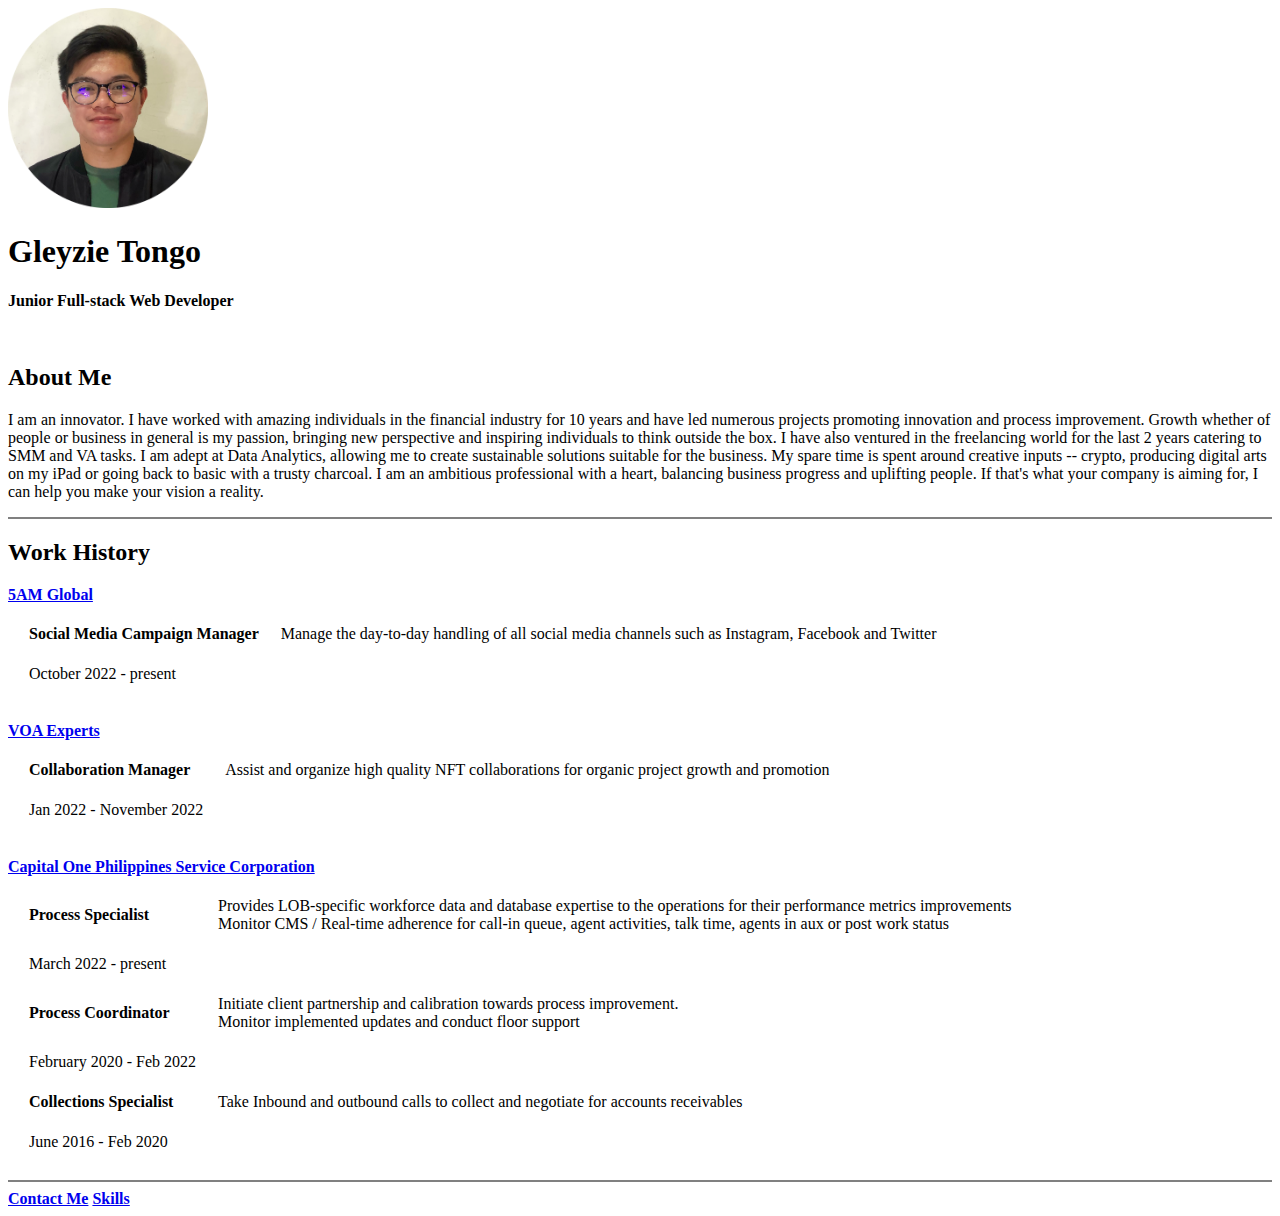
==== index.html @ 579a9420 "Initial CV website files" ====
<!DOCTYPE html>
<head>
    <meta charset="UTF-8">
    <title>Gleyzie's Profile</title>
</head>
<body>
    <img src="pfp.png" 
        height="200"
        width="200"
        alt="Gleyzie PFP">
    <h1>Gleyzie Tongo</h1>
        <p><strong>Junior Full-stack Web Developer</strong></p>
    <br>
    <h2>About Me</h2>
        <p> I am an innovator. I have worked with amazing individuals in the financial industry for 10 years and have led numerous  projects promoting innovation and process improvement. Growth whether of people or business in general is my passion, bringing new perspective and inspiring individuals to think outside the box. I have also ventured in the freelancing world for the last 2 years catering to SMM and VA tasks. I am adept at Data Analytics, allowing me to create sustainable solutions suitable for the business. My spare time is spent around creative inputs -- crypto, producing digital arts on my iPad or going back to basic with a trusty charcoal. I am an ambitious professional with a heart, balancing business progress and uplifting people. If that's what your company is aiming for, I can help you make your vision a reality.</p>
    <hr size="2" noshade>
    <h2>Work History</h2> 
    <strong><a href="https://www.5amglobal.com/">5AM Global</a></strong>
    <br> 
    <table cellspacing="20">
        <tbody>
            <tr>
                <td><strong>Social Media Campaign Manager</strong> </td>
                <td>Manage the day-to-day handling of all social media channels such as Instagram, Facebook and Twitter</td>
            </tr>
            <tr>
                <td>October 2022 - present</td>
            </tr>
        </tbody>
    </table>
    <br>
    <strong><a href="https://voaexperts.com/">VOA Experts</a></strong>
    <br> 
    <table cellspacing="20">
        <tbody>
            <tr>
                <td><strong>Collaboration Manager</strong></td>
                <td>Assist and organize high quality NFT collaborations for organic project growth and promotion</td>
            </tr>
            <tr>
                <td>Jan 2022 - November 2022</td>
            </tr>
        </tbody>
    </table>
    <br>
    <strong><a href="https://capitalonecareers.com.ph/">Capital One Philippines Service Corporation</a></strong>
    <br> 
    <table cellspacing="20">
        <tbody>
            <tr>
                <td><strong>Process Specialist</strong>
                <td> Provides LOB-specific workforce data and database expertise to the operations for their performance metrics improvements <br> Monitor CMS / Real-time adherence for call-in queue, agent activities, talk time, agents in aux or post work status</td>
            </tr>
            <tr>
                <td>March 2022 - present</td>
            </tr>
            <tr>
                <td><strong>Process Coordinator</strong></td>
                <td>Initiate client partnership and calibration towards process improvement.<br>
                    Monitor implemented updates and conduct floor support</td>
            </tr>
            <tr>
                <td>February 2020 - Feb 2022 </td>
            </tr>
                <td><strong>Collections Specialist</strong>
                <td>Take Inbound and outbound calls to collect and negotiate for accounts receivables</td>
            </tr>
            </tr>
                 <tr>
                 <td>June 2016 - Feb 2020 </td>
             </tr>
        </tbody>
    </table>
    <hr size="2" noshade>
    <strong><a href="contact.html">Contact Me</a></strong>
    <strong><a href="skills.html"> Skills</a></strong>
</body>
</html>
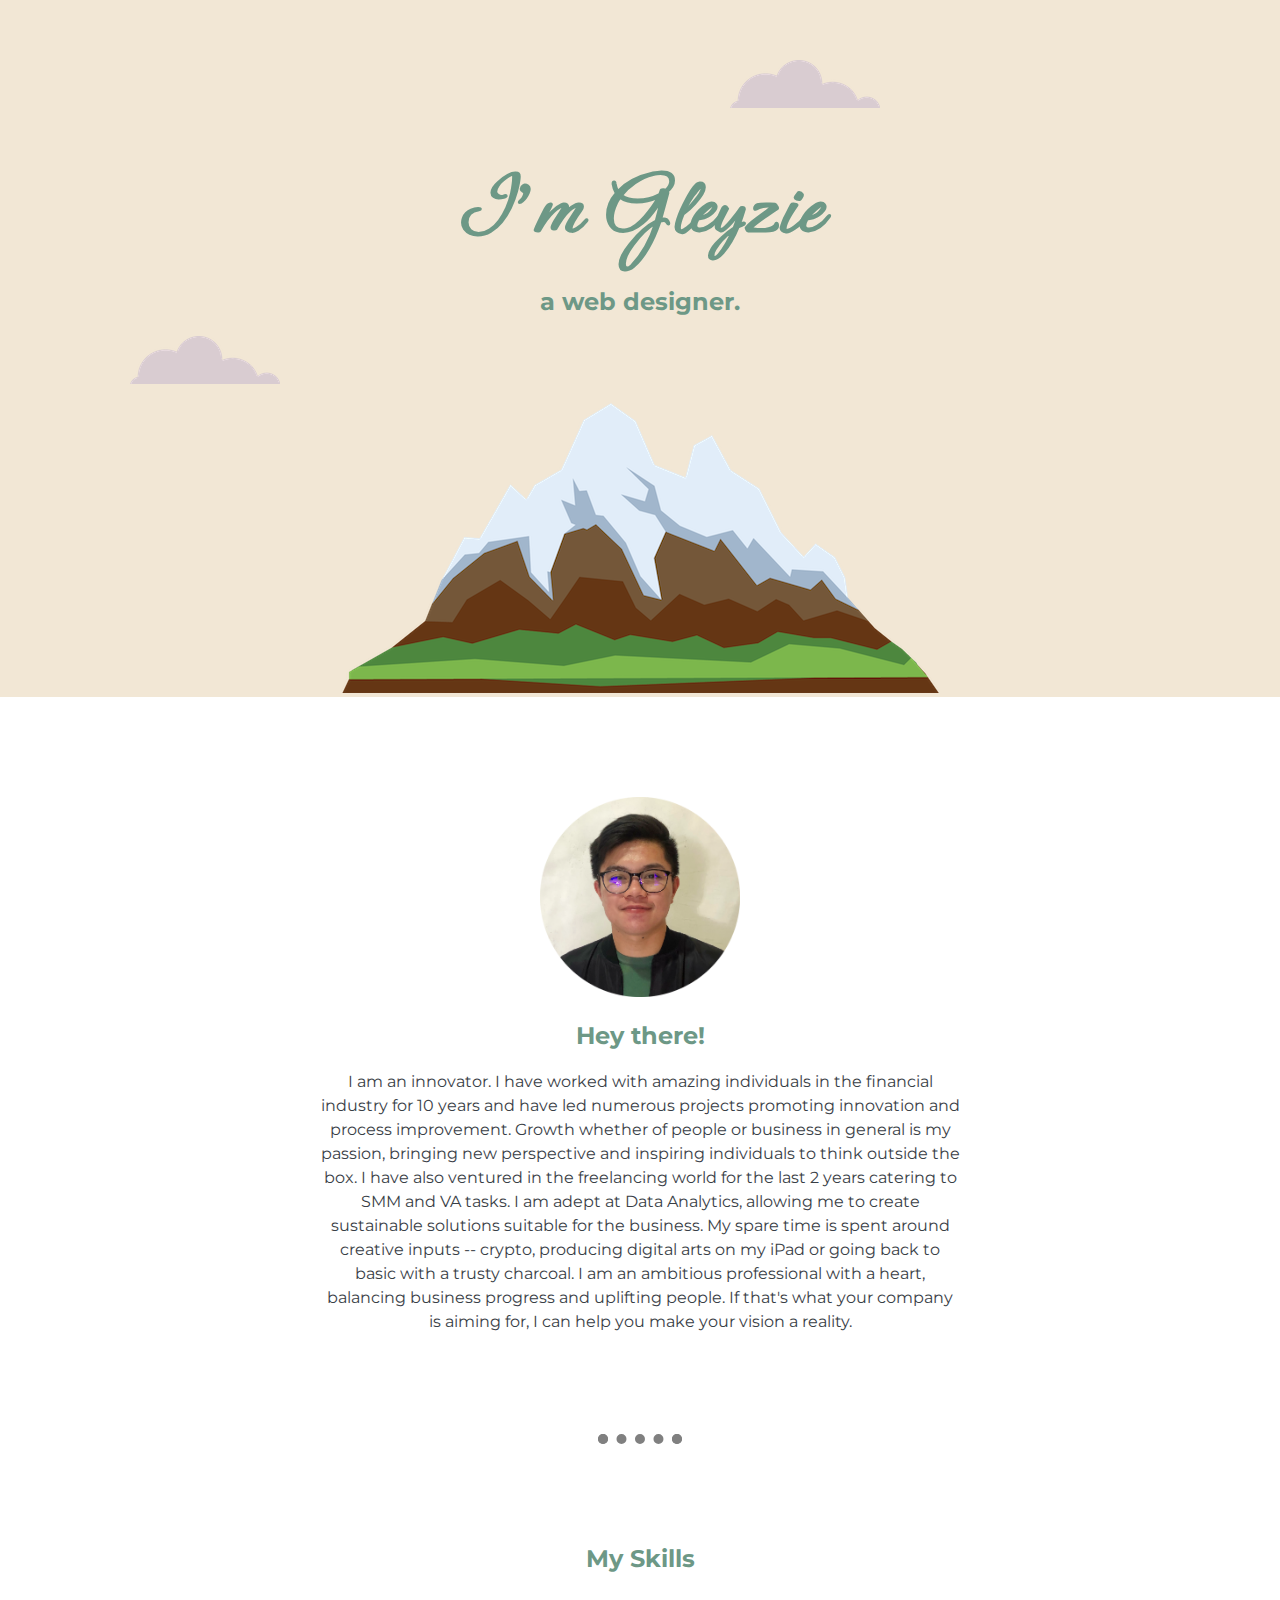
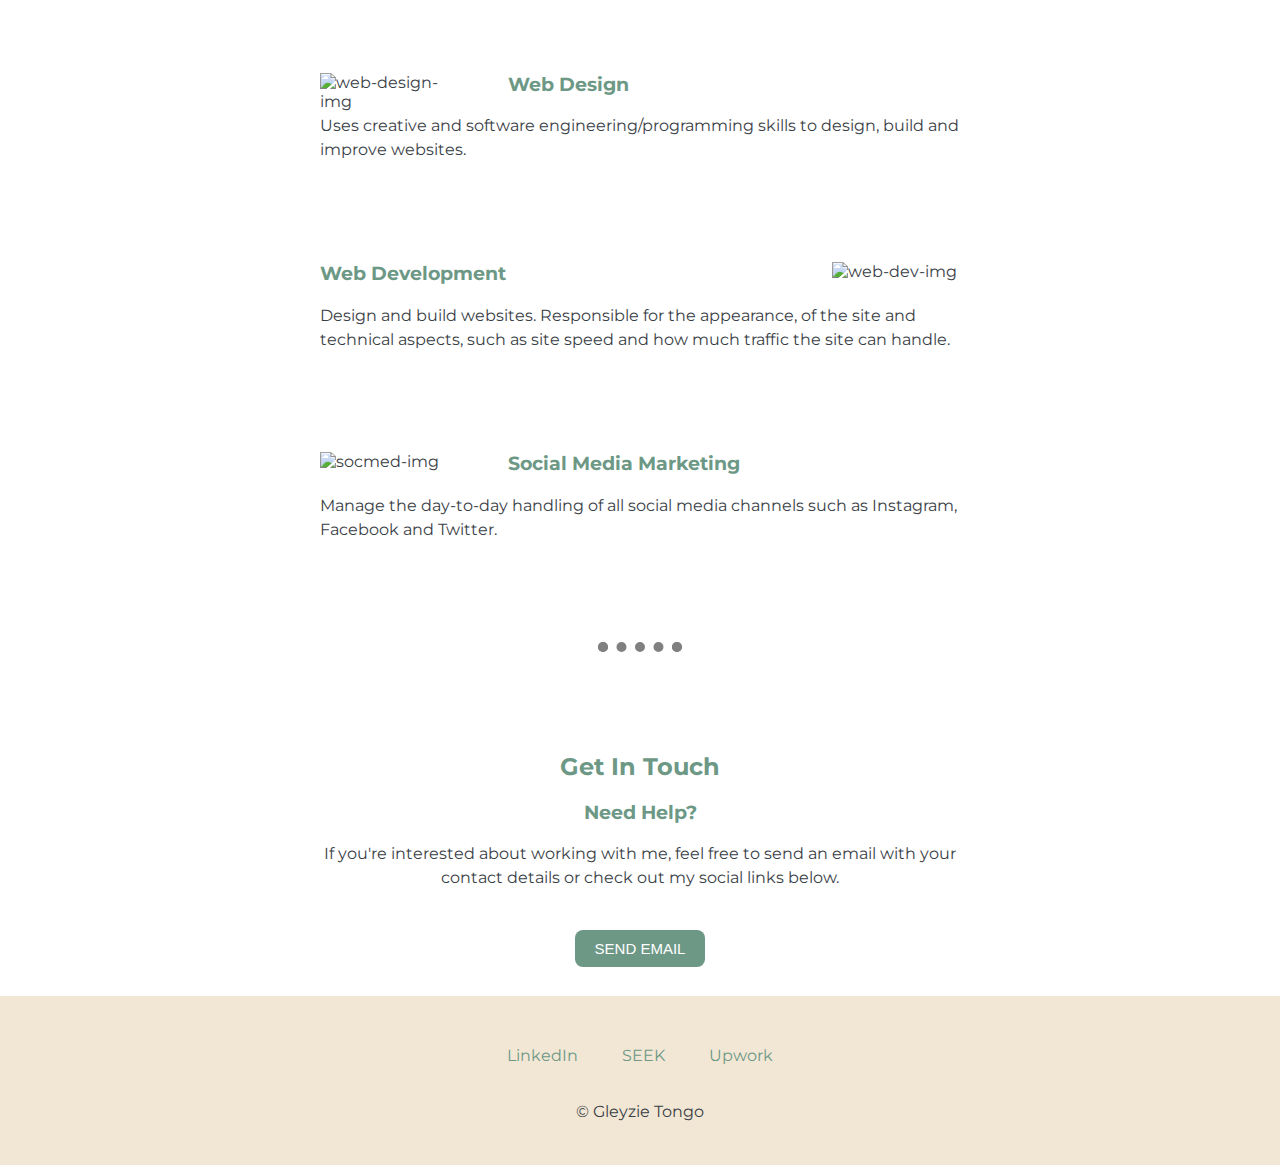
==== commit 08ce2bbe: "Add files via upload" ====
--- a/index.html
+++ b/index.html
@@ -1,78 +1,75 @@
 <!DOCTYPE html>
+<html lang="en">
 <head>
     <meta charset="UTF-8">
-    <title>Gleyzie's Profile</title>
+    <title>Gleyzie Tongo</title>
+    <link rel="stylesheet" href="css/style.css">
+    <link rel="icon" href="favicon.ico">
+
+<!--- Font Source -->
+<link rel="preconnect" href="https://fonts.googleapis.com">
+<link rel="preconnect" href="https://fonts.gstatic.com" crossorigin>
+<link href="https://fonts.googleapis.com/css2?family=Ephesis&family=Merriweather&family=Merriweather+Sans&family=Montserrat&display=swap" rel="stylesheet">
+
 </head>
 <body>
-    <img src="pfp.png" 
-        height="200"
-        width="200"
-        alt="Gleyzie PFP">
-    <h1>Gleyzie Tongo</h1>
-        <p><strong>Junior Full-stack Web Developer</strong></p>
-    <br>
-    <h2>About Me</h2>
-        <p> I am an innovator. I have worked with amazing individuals in the financial industry for 10 years and have led numerous  projects promoting innovation and process improvement. Growth whether of people or business in general is my passion, bringing new perspective and inspiring individuals to think outside the box. I have also ventured in the freelancing world for the last 2 years catering to SMM and VA tasks. I am adept at Data Analytics, allowing me to create sustainable solutions suitable for the business. My spare time is spent around creative inputs -- crypto, producing digital arts on my iPad or going back to basic with a trusty charcoal. I am an ambitious professional with a heart, balancing business progress and uplifting people. If that's what your company is aiming for, I can help you make your vision a reality.</p>
-    <hr size="2" noshade>
-    <h2>Work History</h2> 
-    <strong><a href="https://www.5amglobal.com/">5AM Global</a></strong>
-    <br> 
-    <table cellspacing="20">
-        <tbody>
-            <tr>
-                <td><strong>Social Media Campaign Manager</strong> </td>
-                <td>Manage the day-to-day handling of all social media channels such as Instagram, Facebook and Twitter</td>
-            </tr>
-            <tr>
-                <td>October 2022 - present</td>
-            </tr>
-        </tbody>
-    </table>
-    <br>
-    <strong><a href="https://voaexperts.com/">VOA Experts</a></strong>
-    <br> 
-    <table cellspacing="20">
-        <tbody>
-            <tr>
-                <td><strong>Collaboration Manager</strong></td>
-                <td>Assist and organize high quality NFT collaborations for organic project growth and promotion</td>
-            </tr>
-            <tr>
-                <td>Jan 2022 - November 2022</td>
-            </tr>
-        </tbody>
-    </table>
-    <br>
-    <strong><a href="https://capitalonecareers.com.ph/">Capital One Philippines Service Corporation</a></strong>
-    <br> 
-    <table cellspacing="20">
-        <tbody>
-            <tr>
-                <td><strong>Process Specialist</strong>
-                <td> Provides LOB-specific workforce data and database expertise to the operations for their performance metrics improvements <br> Monitor CMS / Real-time adherence for call-in queue, agent activities, talk time, agents in aux or post work status</td>
-            </tr>
-            <tr>
-                <td>March 2022 - present</td>
-            </tr>
-            <tr>
-                <td><strong>Process Coordinator</strong></td>
-                <td>Initiate client partnership and calibration towards process improvement.<br>
-                    Monitor implemented updates and conduct floor support</td>
-            </tr>
-            <tr>
-                <td>February 2020 - Feb 2022 </td>
-            </tr>
-                <td><strong>Collections Specialist</strong>
-                <td>Take Inbound and outbound calls to collect and negotiate for accounts receivables</td>
-            </tr>
-            </tr>
-                 <tr>
-                 <td>June 2016 - Feb 2020 </td>
-             </tr>
-        </tbody>
-    </table>
-    <hr size="2" noshade>
-    <strong><a href="contact.html">Contact Me</a></strong>
-    <strong><a href="skills.html"> Skills</a></strong>
+
+<!--Nav Bar-->
+
+
+    <div class="top-container">
+        <img class="top-cloud" src="images/cloud.png" alt="cloud-img">
+        <h1> I'm Gleyzie</h1>
+        <h2>a web designer.</h2>
+        <img class="bottom-cloud" src="images/cloud.png" alt="cloud-img">
+        <img src="images/mountain.png" alt="mountain-img">
+    </div>
+
+    <div class="middle-container">
+        <div class="profile">
+          <img class="pfp" src="pfp/pfp.png" alt="gleyzie-pfp">
+          <h2>Hey there!</h2>
+          <p>I am an innovator. I have worked with amazing individuals in the financial industry for 10 years and have led numerous projects promoting innovation and process improvement. Growth whether of people or business in general is my passion, bringing new perspective and inspiring individuals to think outside the box. I have also ventured in the freelancing world for the last 2 years catering to SMM and VA tasks.
+            I am adept at Data Analytics, allowing me to create sustainable solutions suitable for the business. My spare time is spent around creative inputs -- crypto, producing digital arts on my iPad or going back to basic with a trusty charcoal. I am an ambitious professional with a heart, balancing business progress and uplifting people. If that's what your company is aiming for, I can help you make your vision a reality.</p>
+        </div>
+        <hr>
+        <div class="skills">
+          <h2>My Skills</h2>
+          <div class="skill-row">
+            <img class="icon1" src="https://cdn-icons-png.flaticon.com/512/922/922699.png" alt="web-design-img">
+            <h3>Web Design</h3>
+            <p>Uses creative and software engineering/programming skills to design, build and improve websites.</p>
+          </div>
+          <div class="skill-row">
+            <img class="icon2" src="https://cdn-icons-png.flaticon.com/512/5431/5431676.png" alt="web-dev-img">
+            <h3>Web Development</h3>
+            <p>Design and build websites. Responsible for the appearance, of the site and technical aspects, such as site speed and how much traffic the site can handle. </p>
+          </div>
+          <div class="skill-row">
+            <img class="icon3" src="https://cdn-icons-png.flaticon.com/512/1968/1968666.png" alt="socmed-img">
+            <h3>Social Media Marketing</h3>
+            <p>Manage the day-to-day handling of all social media channels such as Instagram, Facebook and Twitter. </p>
+          </div>
+        </div>
+        <hr>
+        <div class="contact-me">
+          <h2>Get In Touch</h2>
+          <h3>Need Help?</h3>
+          <p class="footer-bio">If you're interested about working with me, feel free to send an email with your contact details or check out my social links below.</p><br>
+          <a class="btn" href="mailto:name@email.com">SEND EMAIL</a>
+        </div>
+      </div>
+      <br>
+      <br>
+      
+      <div class="bottom-container">
+        <a class="footer-link" href="https://www.linkedin.com/in/gleyzie-tongo-83b454218/">LinkedIn</a>
+        <a class="footer-link" href="https://twitter.com/">SEEK</a>
+        <a class="footer-link" href="https://www.upwork.com/freelancers/~019347bd834907f07e">Upwork</a><br><br>
+        
+        <p>© Gleyzie Tongo</p>
+      </div>
+      
+
 </body>
 </html>--- a/css/style.css
+++ b/css/style.css
@@ -0,0 +1,138 @@
+body {
+    color: #393E46;
+    margin: 0;
+    text-align: center;
+    font-family: 'Montserrat', sans-serif;
+}
+
+h1 {
+    margin: 0 auto 0 auto;
+    width: 30%;
+    position: relative;
+    font-family: 'Ephesis', cursive;
+    font-size: 5.625rem;
+    color:#6D9886;
+
+}
+
+h2 {
+    font-size: 1.5rem;
+    color: #6D9886;
+}
+
+h3 {
+    color:#6D9886;
+    
+}
+
+p {
+    line-height: 1.5;
+
+}
+
+a {
+    color:#6D9886;
+    text-decoration: none;
+    padding-right: 20px;
+    padding-left: 20px;
+    padding-bottom: 20px;
+}
+
+hr {
+    width: 5%;
+    border: dotted 10px;
+    border-bottom: none;
+    color: gray;
+    line-height: 1;
+    margin: 100px auto 100px auto;
+}
+
+.pfp {
+    height: 200px
+}
+.top-container {
+    background-color: #F2E7D5;
+    padding-top: 150px;
+
+
+}
+
+.middle-container {
+    position: relative;
+    
+}
+
+.bottom-container {
+    position: relative;
+    background-color: #F2E7D5;
+    padding-top: 50px;
+    padding-bottom: 25px;
+}
+
+.bottom-cloud {
+    position: absolute;
+    right: 1000px;
+
+
+}
+
+.top-cloud {
+    position: absolute;
+    right: 400px;
+    top: 60px;
+
+}
+
+.skill-row {
+    width: 50%;
+    margin: 100px auto 100px auto;
+    text-align: left;
+}
+
+.icon1 {
+    width: 20%;
+    float: left;
+    margin-right: 60px;
+}
+
+.icon2 {
+    width: 20%;
+    float: right;
+    margin-left: 60px;
+}
+
+.icon3 {
+    width: 20%;
+    float: left;
+    margin-right: 60px;
+
+}
+
+.profile {
+    width: 50%;
+    margin: 100px auto 100px auto;
+}
+
+.btn {
+    -webkit-border-radius: 8;
+    -moz-border-radius: 8;
+    border-radius: 8px;
+    font-family: Arial;
+    color: #ffffff;
+    font-size: 15px;
+    background: #6D9886;
+    padding: 10px 20px 10px 20px;
+    text-decoration: none;
+    margin: 50px auto 50px auto;
+  }
+  
+  .btn:hover {
+    background: #393E46;
+    text-decoration: none;
+  }
+
+  .footer-bio {
+    width: 50%;
+    margin: 0 auto 0 auto; 
+    padding-bottom: 30px;
+  }